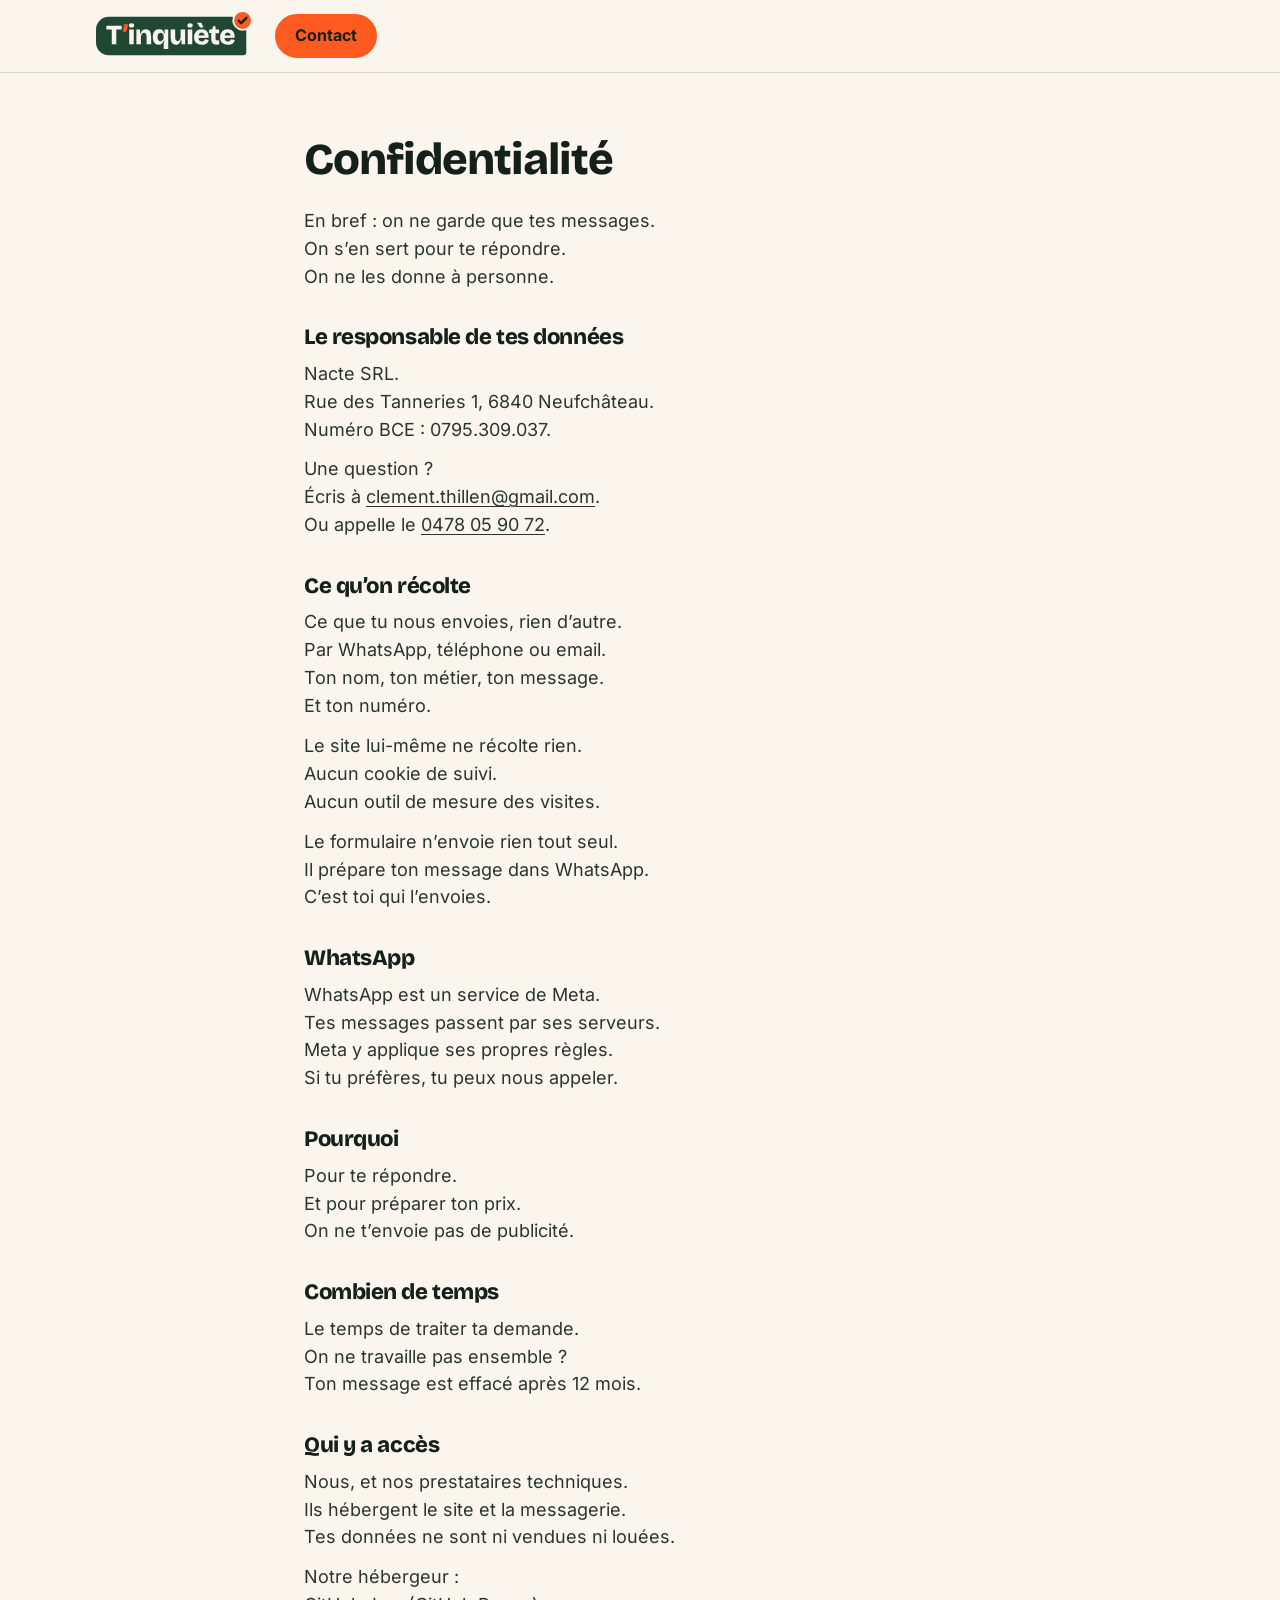
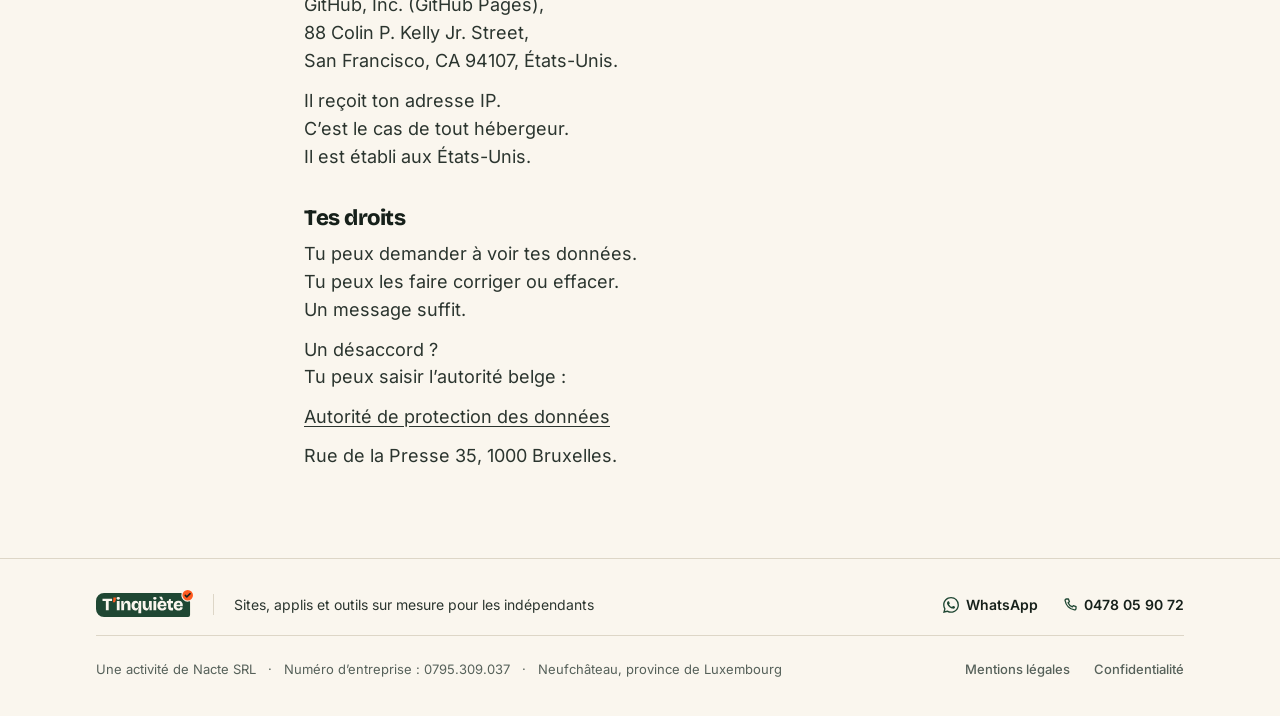
==== politique-de-confidentialite.html @ 17b47833 "Mise en ligne du site T'inquiète Site statique (HTML, CSS, JavaScript) publié avec GitHub Pages sur " ====
<!doctype html>
<html lang="fr-BE">
<head>
<meta charset="utf-8">
<meta name="viewport" content="width=device-width, initial-scale=1">
<title>Politique de confidentialité | T’inquiète</title>
<meta name="description" content="Ce que T’inquiète fait de tes données, expliqué simplement.">
<link rel="canonical" href="https://tinquietejegere.be/politique-de-confidentialite.html">
<meta name="theme-color" content="#faf6ee">
<meta name="format-detection" content="telephone=no">
<link rel="icon" href="img/favicon.svg" type="image/svg+xml">
<link rel="apple-touch-icon" href="img/icone-180.png">
<link rel="preload" href="fonts/bricolage.woff2" as="font" type="font/woff2" crossorigin>
<link rel="stylesheet" href="css/style.css?v=3217a56c">
</head>
<body>
<a class="passer" href="#contenu">Aller au&nbsp;contenu</a>
<header class="entete">
  <div class="conteneur entete__ligne">
    <a class="logo" href="./" aria-label="T’inquiète, retour à l’accueil"><img src="img/logo/logo.svg" width="403" height="124" alt=""></a>
    <a class="bouton bouton--petit" href="./#contact">Contact</a>
  </div>
</header>
<main class="conteneur page-texte" id="contenu">
<h1>Confidentialité</h1>

<p><span class="phrase">En&nbsp;bref&nbsp;: on&nbsp;ne&nbsp;garde que&nbsp;tes&nbsp;messages.</span> <span class="phrase">On&nbsp;s’en sert pour&nbsp;te&nbsp;répondre.</span> <span class="phrase">On&nbsp;ne&nbsp;les&nbsp;donne à&nbsp;personne.</span></p>

<h2>Le&nbsp;responsable de&nbsp;tes&nbsp;données</h2>
<p><span class="phrase">Nacte SRL.</span> <span class="phrase">Rue des&nbsp;Tanneries 1, 6840 Neufchâteau.</span> <span class="phrase">Numéro BCE&nbsp;: 0795.309.037.</span></p>
<p><span class="phrase">Une&nbsp;question&nbsp;?</span> <span class="phrase">Écris à <a href="mailto:clement.thillen@gmail.com">clement.thillen@gmail.com</a>.</span> <span class="phrase">Ou&nbsp;appelle le&nbsp;<a href="tel:+32478059072">0478&nbsp;05&nbsp;90&nbsp;72</a>.</span></p>

<h2>Ce&nbsp;qu’on récolte</h2>
<p><span class="phrase">Ce&nbsp;que&nbsp;tu&nbsp;nous envoies, rien d’autre.</span> <span class="phrase">Par&nbsp;WhatsApp, téléphone ou&nbsp;email.</span> <span class="phrase">Ton&nbsp;nom, ton&nbsp;métier, ton&nbsp;message.</span> <span class="phrase">Et&nbsp;ton&nbsp;numéro.</span></p>
<p><span class="phrase">Le&nbsp;site lui-même ne&nbsp;récolte rien.</span> <span class="phrase">Aucun cookie de&nbsp;suivi.</span> <span class="phrase">Aucun outil de&nbsp;mesure des&nbsp;visites.</span></p>
<p><span class="phrase">Le&nbsp;formulaire n’envoie rien tout seul.</span> <span class="phrase">Il&nbsp;prépare ton&nbsp;message dans&nbsp;WhatsApp.</span> <span class="phrase">C’est toi qui&nbsp;l’envoies.</span></p>

<h2>WhatsApp</h2>
<p><span class="phrase">WhatsApp est&nbsp;un&nbsp;service de&nbsp;Meta.</span> <span class="phrase">Tes&nbsp;messages passent par&nbsp;ses&nbsp;serveurs.</span> <span class="phrase">Meta y&nbsp;applique ses&nbsp;propres règles.</span> <span class="phrase">Si&nbsp;tu&nbsp;préfères, tu&nbsp;peux nous appeler.</span></p>

<h2>Pourquoi</h2>
<p><span class="phrase">Pour&nbsp;te&nbsp;répondre.</span> <span class="phrase">Et&nbsp;pour&nbsp;préparer ton&nbsp;prix.</span> <span class="phrase">On&nbsp;ne&nbsp;t’envoie pas de&nbsp;publicité.</span></p>

<h2>Combien de&nbsp;temps</h2>
<p><span class="phrase">Le&nbsp;temps de&nbsp;traiter ta&nbsp;demande.</span> <span class="phrase">On&nbsp;ne&nbsp;travaille pas ensemble&nbsp;?</span> <span class="phrase">Ton&nbsp;message est&nbsp;effacé après 12&nbsp;mois.</span></p>

<h2>Qui&nbsp;y&nbsp;a accès</h2>
<p><span class="phrase">Nous, et&nbsp;nos prestataires techniques.</span> <span class="phrase">Ils hébergent le&nbsp;site et&nbsp;la&nbsp;messagerie.</span> <span class="phrase">Tes&nbsp;données ne&nbsp;sont ni vendues ni louées.</span></p>
<p><span class="phrase">Notre hébergeur&nbsp;:</span> <span class="phrase">GitHub, Inc. (GitHub Pages),</span> <span class="phrase">88 Colin P. Kelly Jr. Street,</span> <span class="phrase">San Francisco, CA 94107, États-Unis.</span></p>
<p><span class="phrase">Il&nbsp;reçoit ton&nbsp;adresse IP.</span> <span class="phrase">C’est le&nbsp;cas de&nbsp;tout hébergeur.</span> <span class="phrase">Il&nbsp;est&nbsp;établi aux&nbsp;États-Unis.</span></p>

<h2>Tes&nbsp;droits</h2>
<p><span class="phrase">Tu&nbsp;peux demander à&nbsp;voir tes&nbsp;données.</span> <span class="phrase">Tu&nbsp;peux les&nbsp;faire corriger ou&nbsp;effacer.</span> <span class="phrase">Un&nbsp;message suffit.</span></p>
<p><span class="phrase">Un&nbsp;désaccord&nbsp;?</span> <span class="phrase">Tu&nbsp;peux saisir l’autorité belge&nbsp;:</span> <span class="phrase"><a class="lien-seul" href="https://www.autoriteprotectiondonnees.be" rel="noopener">Autorité de&nbsp;protection des&nbsp;données</a></span> <span class="phrase">Rue de&nbsp;la&nbsp;Presse 35, 1000 Bruxelles.</span></p>
</main>
<!-- Pied de page : la marque et le contact en haut, les informations légales en petit en dessous -->
<footer class="pied pied--court">
  <div class="conteneur">
    <div class="pied__haut">
      <a class="logo" href="./"><img src="img/logo/logo.svg" width="403" height="124" alt="T’inquiète, retour à l’accueil" loading="lazy"></a>
      <p class="pied__signature">Sites, applis et&nbsp;outils sur&nbsp;mesure pour&nbsp;les&nbsp;indépendants</p>
      <nav class="pied__liens" aria-label="Contact">
        <a class="pied__lien" href="https://wa.me/32478059072?text=Bonjour%2C%20j%E2%80%99ai%20un%20probl%C3%A8me%20%C3%A0%20r%C3%A9gler%C2%A0%3A%20" target="_blank" rel="noopener" data-wa="j’ai un problème à régler : "><svg viewBox="0 0 24 24" fill="currentColor" aria-hidden="true"><path d="M17.472 14.382c-.297-.149-1.758-.867-2.03-.967-.273-.099-.471-.148-.67.15-.197.297-.767.966-.94 1.164-.173.199-.347.223-.644.075-.297-.15-1.255-.463-2.39-1.475-.883-.788-1.48-1.761-1.653-2.059-.173-.297-.018-.458.13-.606.134-.133.298-.347.446-.52.149-.174.198-.298.298-.497.099-.198.05-.371-.025-.52-.075-.149-.669-1.612-.916-2.207-.242-.579-.487-.5-.669-.51-.173-.008-.371-.01-.57-.01-.198 0-.52.074-.792.372-.272.297-1.04 1.016-1.04 2.479 0 1.462 1.065 2.875 1.213 3.074.149.198 2.096 3.2 5.077 4.487.709.306 1.262.489 1.694.625.712.227 1.36.195 1.871.118.571-.085 1.758-.719 2.006-1.413.248-.694.248-1.289.173-1.413-.074-.124-.272-.198-.57-.347m-5.421 7.403h-.004a9.87 9.87 0 01-5.031-1.378l-.361-.214-3.741.982.998-3.648-.235-.374a9.86 9.86 0 01-1.51-5.26c.001-5.45 4.436-9.884 9.888-9.884 2.64 0 5.122 1.03 6.988 2.898a9.825 9.825 0 012.893 6.994c-.003 5.45-4.437 9.884-9.885 9.884m8.413-18.297A11.815 11.815 0 0012.05 0C5.495 0 .16 5.335.157 11.892c0 2.096.547 4.142 1.588 5.945L.057 24l6.305-1.654a11.882 11.882 0 005.683 1.448h.005c6.554 0 11.89-5.335 11.893-11.893a11.821 11.821 0 00-3.48-8.413z"/></svg>WhatsApp</a>
        <a class="pied__lien" href="tel:+32478059072"><svg viewBox="0 0 24 24" fill="none" stroke="currentColor" stroke-width="2" stroke-linecap="round" stroke-linejoin="round" aria-hidden="true"><path d="M6.6 3h3l1.5 4-2 1.5a12 12 0 0 0 6.4 6.4l1.5-2 4 1.5v3a2 2 0 0 1-2.2 2A17 17 0 0 1 4.6 5.2 2 2 0 0 1 6.6 3z"/></svg>0478&nbsp;05&nbsp;90&nbsp;72</a>
      </nav>
    </div>
    <div class="pied__bas">
      <ul class="pied__infos">
        <li>Une&nbsp;activité de&nbsp;Nacte SRL</li>
        <li>Numéro d’entreprise&nbsp;: 0795.309.037</li>
        <li>Neufchâteau, province de&nbsp;Luxembourg</li>
      </ul>
      <nav class="pied__liens pied__liens--legal" aria-label="Informations légales">
        <a class="pied__lien" href="mentions-legales.html">Mentions légales</a>
        <a class="pied__lien" href="politique-de-confidentialite.html">Confidentialité</a>
      </nav>
    </div>
  </div>
</footer>
</body>
</html>
---- css/style.css ----
/* T'inquiète : feuille de style unique. Pensée d'abord pour le téléphone.

   Parti pris : clair, lisible, direct. WhatsApp d'abord, le téléphone ensuite.
   - Deux polices : Bricolage Grotesque (titres), Inter (texte).
   - Fond crème, encre presque noire, vert sapin pour la marque, orange pour l'action. Rien d'autre.
   - Texte courant à 18 px (un peu moins sur un téléphone étroit : 17 px à 390 px de large, 16 px à 360), zones cliquables d'au moins 44 px.
   - Un seul espace entre deux blocs : --bloc.
   - Une phrase par ligne, et pas de retour à la ligne au milieu d'une phrase :
     chaque phrase est un bloc (.phrase), les phrases sont courtes et les colonnes assez larges pour les contenir.
     Sur téléphone, la taille du texte suit la largeur de l'écran : une phrase qui tient sur un grand téléphone tient aussi sur un petit.
     La signature (56 caractères) est en deux morceaux : sur téléphone, « pour les indépendants » passe dessous, dans son étiquette.
   - La pastille orange à coche est celle du logo : partout, elle veut dire « voilà ce que tu y gagnes ».
   - Deux rayons (--rayon, --rayon-petit), une ombre (--ombre), un contour de champ (--bord).
   - Les quatre écrans de démonstration ont exactement la même taille et la même structure :
     une barre en haut, le contenu, l'action tout en bas. */

@font-face { font-family: "Bricolage"; src: url("../fonts/bricolage.woff2") format("woff2"); font-weight: 200 800; font-style: normal; font-display: swap; }
@font-face { font-family: "Inter"; src: url("../fonts/inter.woff2") format("woff2"); font-weight: 100 900; font-style: normal; font-display: swap; }

:root {
  --fond: #faf6ee;
  --blanc: #fff;
  --encre: #16201a;
  --texte: #2b352f;
  --doux: #56615a;
  --vert: #1f4733;
  --vert-pale: #e7eee3;
  --orange: #ff5a1f;
  --orange-vif: #ff7240;   /* au survol : plus clair, pour que le texte encre reste lisible */
  --trait: #ddd6c7;
  --clair: #e9efe6;        /* texte sur fond vert */

  --titres: "Bricolage", "Inter", system-ui, sans-serif;
  --sans: "Inter", system-ui, -apple-system, "Segoe UI", Roboto, sans-serif;

  --t-petit: clamp(0.875rem, 4.1vw, 1rem);
  --t-texte: clamp(0.9375rem, 4.4vw, 1.125rem);
  --t-chapo: clamp(1rem, 4.9vw, 1.1875rem);
  --t-h3: clamp(1.0625rem, 5.2vw, 1.3125rem);
  --t-h2: clamp(1.5rem, 7.2vw, 1.75rem);
  --t-h1: clamp(2rem, 9.2vw, 4.25rem);

  --marge: 1.25rem;
  --bloc: clamp(3.5rem, 7vw, 5.5rem);
  --large: 72rem;
  --rayon: 14px;        /* cartes, photos, blocs */
  --rayon-petit: 10px;  /* champs, éléments dans un écran */
  --bord: #8f8878;      /* contour des champs et des étiquettes cliquables */
  --ombre: 0 12px 28px rgba(22, 32, 26, 0.14);
}
@media (min-width: 48rem) { :root { --marge: 2rem; --t-h2: clamp(1.75rem, 3.8vw, 2.75rem); } }
@media (min-width: 62rem) { :root { --t-chapo: clamp(1.1875rem, 1.9vw, 1.3125rem); } }

*, *::before, *::after { box-sizing: border-box; }
html { -webkit-text-size-adjust: 100%; scroll-behavior: smooth; scroll-padding-top: 5.5rem; scroll-padding-bottom: 5.5rem; }
body {
  margin: 0;
  background: var(--fond);
  color: var(--texte);
  font-family: var(--sans);
  font-size: var(--t-texte);
  line-height: 1.55;
  -webkit-font-smoothing: antialiased;
  -moz-osx-font-smoothing: grayscale;
  hyphens: manual;
}
h1, h2, h3, p, ol, ul, figure { margin: 0; }
ol, ul { padding: 0; list-style: none; }
img { max-width: 100%; height: auto; display: block; }
a { color: inherit; text-underline-offset: 0.18em; }
button { font: inherit; color: inherit; }
:focus-visible { outline: 3px solid var(--orange); outline-offset: 3px; }
.insecable { white-space: nowrap; }
/* Une phrase par ligne : chaque phrase est un bloc. Rien ne force un retour à la ligne à l'intérieur d'une phrase. */
.phrase { display: block; }
/* Si une phrase doit quand même passer à la ligne (petit écran), le navigateur évite de laisser un mot seul au bout. */
p, li { text-wrap: pretty; }

.passer { position: absolute; left: -999px; top: 0; z-index: 100; background: var(--encre); color: var(--blanc); padding: 0.75rem 1rem; }
.passer:focus { left: 0; }

.conteneur { width: 100%; max-width: var(--large); margin-inline: auto; padding-inline: var(--marge); }

h1, h2, h3 { font-family: var(--titres); color: var(--encre); text-wrap: balance; }
h1 { font-size: var(--t-h1); font-weight: 800; line-height: 1.04; letter-spacing: -0.025em; }
h2 { font-size: var(--t-h2); font-weight: 800; line-height: 1.08; letter-spacing: -0.02em; }
h3 { font-size: var(--t-h3); font-weight: 700; line-height: 1.2; letter-spacing: -0.01em; }
.surtitre { display: block; margin-bottom: 0.75rem; font-size: 0.9375rem; font-weight: 700; letter-spacing: 0.04em; text-transform: uppercase; color: var(--vert); }
.chapo { font-size: var(--t-chapo); line-height: 1.45; color: var(--texte); }
.chapo strong { font-weight: 700; color: var(--encre); }

/* La pastille du logo : rond orange, coche encre. Elle marque ce qu'on y gagne. */
.pastille { display: grid; place-items: center; width: 1.6rem; height: 1.6rem; border-radius: 50%; background: var(--orange); color: var(--encre); flex: none; }
.pastille svg { width: 100%; height: 100%; stroke-width: 3.5; }

/* ---------- Boutons ---------- */

.bouton {
  display: inline-flex; align-items: center; justify-content: center; gap: 0.6rem;
  min-height: 3.25rem; padding: 0.7rem 1.4rem;
  border: 2px solid var(--orange); border-radius: 999px;
  background: var(--orange); color: var(--encre);
  font-family: var(--sans); font-size: 1.0625rem; font-weight: 700; line-height: 1.2; text-decoration: none; text-align: center; white-space: nowrap;
  cursor: pointer;
  transition: background-color 0.15s, border-color 0.15s, color 0.15s, box-shadow 0.15s, transform 0.15s;
}
.bouton--second { background: transparent; border-color: var(--encre); color: var(--encre); }
/* Le survol ne concerne que la souris : sur un écran tactile, un bouton ne reste pas « allumé » après le doigt. */
@media (hover: hover) {
  .bouton:hover { background: var(--orange-vif); border-color: var(--orange-vif); box-shadow: 0 6px 18px rgba(255, 90, 31, 0.32); transform: translateY(-1px); }
  .bouton--second:hover { background: var(--encre); border-color: var(--encre); color: var(--blanc); box-shadow: 0 6px 18px rgba(22, 32, 26, 0.18); }
}
.bouton:active { transform: scale(0.97); }
.bouton--petit { min-height: 2.75rem; padding: 0.4rem 1.1rem; font-size: 1rem; }
.bouton--grand { min-height: 3.75rem; padding-inline: 1.75rem; font-size: 1.1875rem; }
.bouton svg { width: 1.25rem; height: 1.25rem; flex: none; }
/* Très petit téléphone (moins de 352 px de large) : un bouton passe sur deux lignes plutôt que de dépasser de l'écran. */
@media (max-width: 21.99rem) { .bouton { white-space: normal; padding-inline: 1rem; } .bouton--grand { padding-inline: 1.1rem; font-size: 1.0625rem; } }
.bouton--grand svg { width: 1.5rem; height: 1.5rem; }

/* ---------- En-tête ---------- */

.entete { position: sticky; top: 0; z-index: 50; background: rgba(250, 246, 238, 0.96); backdrop-filter: blur(8px); -webkit-backdrop-filter: blur(8px); border-bottom: 1px solid var(--trait); transition: box-shadow 0.25s; }
.entete.est-descendue { box-shadow: 0 6px 22px rgba(22, 32, 26, 0.08); }
.entete__ligne { display: flex; align-items: center; gap: 0.75rem; min-height: 4rem; }
/* Le logo : le nom dans la bulle de réponse, avec la pastille « c'est réglé ». Fichiers dans img/logo/. */
.logo { display: inline-flex; align-items: center; min-height: 2.75rem; margin-right: auto; text-decoration: none; }
.logo__image, .logo img { display: block; height: 3rem; width: auto; overflow: visible; }
.logo__points { opacity: 0; }
.logo__pastille, .logo__points circle { transform-box: fill-box; transform-origin: center; }
.entete__nav, .entete__tel, .entete__contact { display: none; }

/* Téléphone et tablette : un bouton Menu qui ouvre la liste des sections */
.menu summary { list-style: none; cursor: pointer; }
.menu summary::-webkit-details-marker { display: none; }
.menu__panneau { position: absolute; inset: 100% 0 auto 0; display: grid; padding: 0.25rem var(--marge) 1rem; background: var(--fond); border-bottom: 1px solid var(--trait); box-shadow: var(--ombre); }
.menu__panneau a { display: flex; align-items: center; min-height: 3.25rem; border-bottom: 1px solid var(--trait); font-family: var(--titres); font-size: 1.25rem; font-weight: 700; color: var(--encre); text-decoration: none; }
.menu__panneau a:last-child { border-bottom: 0; }

/* Ordinateur : les liens sur une ligne, jamais coupés */
@media (min-width: 62rem) {
  .menu { display: none; }
  .entete__ligne { gap: 1.5rem; min-height: 4.5rem; }
  .logo { margin-right: 0; }
  .entete__nav { display: flex; gap: 0.25rem; margin-inline: auto; }
  .entete__nav a { display: inline-flex; align-items: center; min-height: 2.75rem; padding-inline: 0.85rem; border-radius: 999px; font-size: 1rem; font-weight: 600; color: var(--encre); text-decoration: none; white-space: nowrap; transition: background-color 0.15s; }
  .entete__nav a:hover, .entete__nav a[aria-current] { background: var(--vert-pale); }
  .entete__contact { display: inline-flex; }
}
@media (min-width: 75rem) {
  .entete__tel { display: inline-flex; align-items: center; gap: 0.5rem; min-height: 2.75rem; font-weight: 700; color: var(--encre); text-decoration: none; white-space: nowrap; }
  .entete__tel:hover { text-decoration: underline; }
  .entete__tel svg { width: 1.125rem; height: 1.125rem; }
}

/* ---------- 1. Haut de page ---------- */

.hero { padding-block: clamp(2rem, 5vw, 4rem) var(--bloc); }
.hero__grille { display: grid; gap: 2rem; align-items: center; }
.hero h1 em { display: block; font-style: normal; color: var(--vert); }
/* La signature : ce qu'on fait, puis pour qui (dans une étiquette verte). */
.hero__signature { margin-top: 1.25rem; display: flex; flex-wrap: wrap; align-items: center; gap: 0.4rem 0.6rem; font-family: var(--titres); font-size: clamp(1rem, 5vw, 1.3125rem); font-weight: 700; line-height: 1.25; color: var(--encre); }
.hero__quoi, .hero__pour { white-space: nowrap; }
.hero__pour { padding: 0.15rem 0.7rem; border-radius: 999px; background: var(--vert); color: var(--blanc); font-size: 0.85em; font-weight: 600; }
.hero__promesse { margin-top: 0.75rem; }
/* Ce qu'on y gagne, en trois mots, juste au-dessus des boutons. */
.atouts { margin-top: 1.25rem; display: flex; flex-wrap: wrap; gap: 0.5rem; }
/* Sur téléphone, le haut de page va à l'essentiel : un seul bouton (l'appel reste sous le pouce, dans la barre du bas)
   et pas d'étiquettes. Elles reviennent dès qu'il y a la place. */
@media (max-width: 47.99rem) { .atouts, .hero__actions .bouton--second { display: none; } }
.atouts li { display: inline-flex; align-items: center; gap: 0.5rem; padding: 0.3rem 0.9rem 0.3rem 0.35rem; border: 1px solid var(--trait); border-radius: 999px; background: var(--blanc); font-size: var(--t-petit); font-weight: 700; color: var(--encre); white-space: nowrap; }
.hero__actions { margin-top: 1.5rem; display: grid; gap: 0.75rem; }
.hero__note { margin-top: 0.9rem; font-size: var(--t-petit); font-weight: 500; color: var(--doux); }
.hero__photo { position: relative; }
.hero__photo img { width: 100%; aspect-ratio: 5 / 4; object-fit: cover; border-radius: var(--rayon); background: var(--vert-pale); }
.fiche { position: absolute; display: flex; align-items: center; gap: 0.6rem; padding: 0.6rem 0.9rem 0.6rem 0.65rem; border-radius: 14px; background: var(--blanc); box-shadow: var(--ombre); color: var(--encre); line-height: 1.2; }
.fiche .pastille { width: 1.9rem; height: 1.9rem; }
.fiche b { display: block; font-size: 0.9375rem; }
.fiche small { display: block; font-size: 0.8125rem; color: var(--doux); }
.fiche--haut { top: 1rem; left: 0.75rem; }
.fiche--bas { bottom: 1rem; right: 0.75rem; }
@media (min-width: 30rem) { .hero__actions { display: flex; flex-wrap: wrap; } }
@media (min-width: 62rem) {
  .hero__grille { grid-template-columns: 23fr 17fr; gap: 3.5rem; }   /* des parts entières : sinon la photo ne prend pas toute sa colonne */
  .hero__photo img { aspect-ratio: 4 / 5; }
  .fiche--haut { top: 1.75rem; left: -1.5rem; }
  .fiche--bas { bottom: 1.75rem; right: -1.25rem; }
}
/* Écran moyen (tablette couchée, petit portable) : la colonne de texte est un peu plus large, les boutons un peu plus serrés. */
@media (min-width: 62rem) and (max-width: 74.99rem) {
  .hero h1 { font-size: 3.25rem; }
  .hero__grille { grid-template-columns: 3fr 2fr; gap: 2.5rem; }
  .hero__signature { font-size: 1.1875rem; }
  .atouts li { font-size: 0.9375rem; }
  .hero__actions .bouton { padding-inline: 1.1rem; font-size: 1rem; }
}

/* ---------- 2. Notre métier : trois lignes qui se lisent d'un coup d'œil. La troisième, c'est nous. ---------- */

.metier { padding-block: var(--bloc); border-block: 1px solid var(--trait); background: var(--blanc); }
.metier__grille { display: grid; gap: clamp(1.75rem, 4vw, 2.75rem); }
.metier__texte { margin-top: 1rem; font-size: var(--t-chapo); line-height: 1.45; }
.appels { display: grid; gap: 0.75rem; }
/* Chaque ligne : une question, puis la réponse en gras, à la ligne. */
.appel { display: grid; grid-template-columns: 2.75rem 1fr; column-gap: 0.85rem; row-gap: 0.1rem; align-items: center; padding: 0.9rem 1rem; border: 1px solid var(--trait); border-radius: var(--rayon); background: var(--fond); line-height: 1.3; }
.appel__icone { grid-row: span 2; display: grid; place-items: center; width: 2.75rem; height: 2.75rem; border-radius: 50%; background: var(--vert-pale); color: var(--vert); }
.appel__icone svg { width: 1.5rem; height: 1.5rem; }
img.appel__icone { border-radius: 0; background: none; }
.appel__quoi { align-self: end; font-size: var(--t-petit); }
@media (min-width: 30rem) {
  .appel { grid-template-columns: 3.25rem 1fr; column-gap: 1rem; padding: 1rem 1.15rem; }
  .appel__icone { width: 3.25rem; height: 3.25rem; }
  .appel__icone svg { width: 1.625rem; height: 1.625rem; }
  .appel__quoi { font-size: inherit; }
}
.appel b { align-self: start; font-family: var(--titres); font-size: var(--t-h3); font-weight: 700; line-height: 1.2; color: var(--encre); }
.appel--nous { border-color: var(--vert); background: var(--vert); box-shadow: var(--ombre); color: var(--clair); }
.appel--nous b { color: var(--blanc); }
.appel--nous .surligne { background-image: linear-gradient(transparent 84%, var(--orange) 84%); }
.metier__pour { margin-top: clamp(1.75rem, 4vw, 2.75rem); padding-top: 1.5rem; border-top: 1px solid var(--trait); display: grid; gap: 0.75rem; }
@media (max-width: 47.99rem) { .metier__pour { display: none; } }   /* téléphone : la liste des métiers est déjà dans les exemples à essayer */
.metier__titre, .besoins__titre { font: 700 1.125rem/1.3 var(--sans); letter-spacing: 0; color: var(--encre); }
.puces { display: flex; flex-wrap: wrap; gap: 0.5rem; }
.puces li { padding: 0.3rem 0.85rem; border: 1px solid var(--trait); border-radius: 999px; background: var(--fond); font-size: var(--t-petit); font-weight: 600; color: var(--encre); white-space: nowrap; }
.puces .puces__autres { border-color: var(--vert); background: var(--vert); color: var(--blanc); }
@media (min-width: 62rem) {
  .metier__grille { grid-template-columns: 1fr 1fr; column-gap: 4rem; align-items: center; }
  .appel { padding: 1.15rem 1.4rem; }
  .metier__pour { grid-template-columns: auto 1fr; align-items: center; gap: 1.5rem; }
}

/* ---------- Sections ---------- */

.section { padding-block: var(--bloc); }
.section--blanche { background: var(--blanc); }
.section--pale { background: var(--vert-pale); }
.section--verte, .contact { background: var(--vert); color: var(--clair); }
.section--verte :is(h2, h3), .contact h2 { color: var(--blanc); }
.section--verte .surtitre, .contact .surtitre { color: #b9d3bf; }
.section--verte .chapo { color: var(--clair); }
.section--verte :focus-visible, .contact :focus-visible { outline-color: var(--blanc); }
.section__tete { margin-bottom: clamp(1.75rem, 4vw, 2.75rem); }
.section__tete .chapo { margin-top: 1rem; }

/* ---------- 3. Ce qu'on fait : trois cartes, comme la signature (sites, applis, outils sur mesure) ---------- */

.offre { display: grid; gap: 1rem; }
.offre__carte { display: grid; grid-template-rows: auto 1fr auto; gap: 0.75rem; padding: 1.25rem; border: 1px solid var(--trait); border-radius: var(--rayon); background: var(--blanc); transition: box-shadow 0.25s; }
@media (hover: hover) { .offre__carte:hover { box-shadow: var(--ombre); } }
.offre__tete { display: flex; align-items: center; gap: 0.85rem; }
/* Les trois mêmes dessins reviennent plus bas, reliés entre eux : le site, l'appli, l'outil. */
.offre__icone { display: grid; place-items: center; width: 2.75rem; height: 2.75rem; border-radius: 12px; background: var(--vert); color: var(--blanc); flex: none; }
.offre__icone svg { width: 1.5rem; height: 1.5rem; }
/* En bas de chaque carte : ce qu'on y gagne. */
.offre__gain { display: flex; align-items: center; gap: 0.6rem; padding: 0.5rem 0.8rem 0.5rem 0.5rem; border-radius: var(--rayon-petit); background: var(--vert-pale); font-size: var(--t-petit); font-weight: 700; color: var(--encre); }
/* Le lien entre les trois : la même main pour tout. */
.offre__suite { display: grid; gap: 1.75rem; margin-top: 1rem; padding: 1.5rem 1.25rem; border-radius: var(--rayon); background: var(--vert); color: var(--clair); }
.offre__suite h3 { margin-bottom: 0.4rem; color: var(--blanc); }
/* Le lien en image : un cadre au nom de T'inquiète, et dedans les trois cases reliées par un trait orange. */
.atelier { position: relative; justify-self: start; padding: 1.5rem 1rem 0.9rem; border: 1.5px dashed rgba(255, 255, 255, 0.45); border-radius: var(--rayon); }
.atelier__nom { position: absolute; top: -0.875rem; left: 0.75rem; display: inline-flex; align-items: center; gap: 0.4rem; padding-inline: 0.5rem; background: var(--vert); font-family: var(--titres); font-size: 1rem; font-weight: 700; line-height: 1.75rem; color: var(--blanc); white-space: nowrap; }
.atelier__nom img { width: 1.5rem; height: 1.5rem; }
.atelier__chaine { display: flex; }
.atelier__case { position: relative; display: grid; justify-items: center; gap: 0.35rem; width: 4rem; font-size: 0.9375rem; font-weight: 700; line-height: 1.2; color: var(--blanc); }
.atelier__case + .atelier__case { margin-left: 1.5rem; }
.atelier__case i { display: grid; place-items: center; width: 3rem; height: 3rem; border-radius: 12px; background: var(--blanc); color: var(--vert); }
.atelier__case svg { width: 1.5rem; height: 1.5rem; }
/* Le trait va du bord d'une case au bord de la suivante. Un point y passe de temps en temps : ça communique. */
.atelier__case + .atelier__case::before { content: ""; position: absolute; top: calc(1.5rem - 1.5px); left: -2rem; width: 2.5rem; height: 3px; border-radius: 3px; background: var(--orange); transform-origin: left center; }
.atelier__case + .atelier__case::after { content: ""; position: absolute; top: calc(1.5rem - 4px); left: -2rem; width: 8px; height: 8px; border-radius: 50%; background: var(--blanc); opacity: 0; }
.pas-nous { margin-top: 1.25rem; font-size: var(--t-petit); color: var(--doux); }
@media (min-width: 30rem) { .offre__carte { padding: 1.5rem; } .offre__suite { padding: 1.5rem; } }
@media (min-width: 48rem) {
  .offre__suite { grid-template-columns: 1fr auto; align-items: center; column-gap: 2.5rem; padding: 1.75rem 2rem; }
  .atelier { justify-self: end; padding-inline: 1.25rem; }
  .atelier__case { width: 4.5rem; }
  .atelier__case + .atelier__case { margin-left: 1.75rem; }
  .atelier__case + .atelier__case::before { left: -2.5rem; width: 3.25rem; }
  .atelier__case + .atelier__case::after { left: -2.5rem; }
}
@media (min-width: 62rem) {
  .offre { grid-template-columns: repeat(3, 1fr); }
  .offre__tete { flex-direction: column; align-items: flex-start; }
}
@media (min-width: 62rem) and (max-width: 74.99rem) { .offre { gap: 0.75rem; } .offre__carte { padding: 1.25rem; } }

/* ---------- 4. Ce que ça te rapporte : trois gains, un avant / après à faire glisser, un calcul ---------- */

.rapport { display: grid; gap: 2rem; }
.rapport .chapo { margin-top: 1rem; }
.gains { display: grid; gap: 1.25rem; margin-top: 1.75rem; }
.gain { display: grid; grid-template-columns: 3rem 1fr; column-gap: 1rem; row-gap: 0.35rem; align-items: center; }
.gain__pastille { display: grid; place-items: center; width: 3rem; height: 3rem; border-radius: 50%; background: var(--orange); color: var(--encre); }
.gain__pastille svg { width: 1.5rem; height: 1.5rem; }
.gain p { grid-column: 1 / -1; }
@media (min-width: 62rem) {
  .rapport { grid-template-columns: 1fr 1fr; gap: 4rem; align-items: center; }
  .gain { align-items: start; }
  .gain__pastille { grid-row: span 2; }
  .gain h3 { padding-top: 0.55rem; }
  .gain p { grid-column: 2; }
}

/* Avant / après : deux photos l'une sur l'autre. Le curseur (une réglette invisible posée sur toute l'image) découvre l'une ou l'autre. */
.avant-apres { --pos: 50%; }
.avant-apres__cadre { position: relative; aspect-ratio: 4 / 3; border-radius: var(--rayon); overflow: hidden; background: var(--encre); box-shadow: 0 18px 40px rgba(0, 0, 0, 0.28); }
.avant-apres__cadre img { position: absolute; inset: 0; width: 100%; height: 100%; object-fit: cover; }
.avant-apres__avant { clip-path: inset(0 calc(100% - var(--pos)) 0 0); }
.avant-apres__etiquette { position: absolute; top: 0.75rem; padding: 0.2rem 0.7rem; border-radius: 999px; background: rgba(22, 32, 26, 0.72); color: var(--blanc); font-size: 0.875rem; font-weight: 700; pointer-events: none; }
.avant-apres__etiquette--avant { left: 0.75rem; }
.avant-apres__etiquette--apres { right: 0.75rem; }
.avant-apres__poignee { position: absolute; top: 0; bottom: 0; left: var(--pos); width: 3px; margin-left: -1.5px; background: var(--blanc); pointer-events: none; }
.avant-apres__poignee::after { content: ""; position: absolute; top: 50%; left: 50%; width: 2.75rem; height: 2.75rem; margin: -1.375rem 0 0 -1.375rem; border: 3px solid var(--blanc); border-radius: 50%; background: var(--orange) url("data:image/svg+xml,%3Csvg xmlns='http://www.w3.org/2000/svg' viewBox='0 0 24 24' fill='none' stroke='%2316201a' stroke-width='2.6' stroke-linecap='round' stroke-linejoin='round'%3E%3Cpath d='M9 7l-5 5 5 5M15 7l5 5-5 5'/%3E%3C/svg%3E") center / 62% no-repeat; box-shadow: 0 4px 14px rgba(0, 0, 0, 0.35); }
.avant-apres__curseur { position: absolute; inset: 0; width: 100%; height: 100%; margin: 0; opacity: 0; cursor: ew-resize; touch-action: pan-y; }
.avant-apres__cadre:has(.avant-apres__curseur:focus-visible) { outline: 3px solid var(--blanc); outline-offset: 3px; }
.avant-apres figcaption { margin-top: 0.6rem; font-size: var(--t-petit); color: #cfe0d2; }

/* Le calcul : une carte claire sur le fond vert. Le visiteur règle ses heures, on compte. */
.calcul { margin-top: clamp(2rem, 4vw, 3rem); display: grid; gap: 1.5rem; padding: clamp(1.25rem, 3vw, 2rem); border-radius: var(--rayon); background: var(--fond); color: var(--texte); }
.section--verte .calcul h3 { color: var(--encre); }
.section--verte .calcul :focus-visible { outline-color: var(--orange); }
.calcul label { display: block; margin-top: 0.35rem; font-weight: 600; color: var(--encre); }
.calcul__reglage { display: flex; align-items: center; gap: 1rem; margin-top: 0.35rem; }
.calcul__reglage input { flex: 1; min-width: 0; height: 2.75rem; margin: 0; background: transparent; -webkit-appearance: none; appearance: none; cursor: pointer; }
.calcul__reglage input::-webkit-slider-runnable-track { height: 0.5rem; border-radius: 999px; background: linear-gradient(to right, var(--vert) var(--rempli, 14%), var(--trait) var(--rempli, 14%)); }
.calcul__reglage input::-webkit-slider-thumb { -webkit-appearance: none; appearance: none; width: 1.75rem; height: 1.75rem; margin-top: -0.625rem; border: 3px solid var(--blanc); border-radius: 50%; background: var(--orange); box-shadow: 0 2px 8px rgba(22, 32, 26, 0.3); }
.calcul__reglage input::-moz-range-track { height: 0.5rem; border-radius: 999px; background: var(--trait); }
.calcul__reglage input::-moz-range-progress { height: 0.5rem; border-radius: 999px; background: var(--vert); }
.calcul__reglage input::-moz-range-thumb { width: 1.375rem; height: 1.375rem; border: 3px solid var(--blanc); border-radius: 50%; background: var(--orange); box-shadow: 0 2px 8px rgba(22, 32, 26, 0.3); }
.calcul__reglage output { flex: none; min-width: 3.75rem; font-family: var(--titres); font-size: 1.75rem; font-weight: 800; line-height: 1; color: var(--encre); text-align: right; white-space: nowrap; }
.calcul__resultat .phrase { white-space: nowrap; }
.calcul__resultat b { font-family: var(--titres); font-size: clamp(1.75rem, 3.4vw, 2.25rem); font-weight: 800; line-height: 1.15; color: var(--vert); }
.calcul__resultat small { display: block; margin-top: 0.35rem; font-size: 0.875rem; color: var(--doux); }
.calcul__suite { display: grid; gap: 0.6rem; justify-items: start; }
.calcul__suite p { font-size: 0.9375rem; color: var(--doux); }
/* Sans JavaScript, la réglette ne servirait à rien : on montre seulement l'exemple. */
html:not(.js) .calcul__reglage { display: none; }
/* Ordinateur : la question à gauche, la réponse à droite, et le bouton sur une ligne en dessous. */
@media (min-width: 62rem) {
  .calcul { grid-template-columns: 1fr auto; align-items: center; column-gap: 4rem; row-gap: 1.75rem; }
  .calcul__suite { grid-column: 1 / -1; display: flex; align-items: center; gap: 1.5rem; padding-top: 1.75rem; border-top: 1px solid var(--trait); }
}

/* ---------- 5. Les problèmes : un échange de messages ---------- */

.problemes { display: grid; gap: 2rem; }
.problemes__photo { display: none; }
.echanges { display: grid; gap: 1.75rem; overflow-x: clip; }
.echange { display: grid; gap: 0.5rem; }
.bulle { max-width: min(100%, 36rem); padding: 0.8rem 1rem; border-radius: 20px; }
.bulle--toi { justify-self: start; background: var(--blanc); border: 1px solid var(--trait); border-bottom-left-radius: 5px; font-family: var(--sans); font-size: var(--t-texte); font-weight: 600; line-height: 1.35; letter-spacing: 0; color: var(--encre); }
.bulle--nous { justify-self: end; background: var(--vert); border-bottom-right-radius: 5px; color: #f3f6f1; }
.bulle--nous strong { color: var(--blanc); font-weight: 800; }
/* La réponse se termine par ce qu'on y gagne. */
.bulle__gain { display: flex; align-items: center; gap: 0.55rem; margin-top: 0.6rem; font-weight: 700; color: var(--blanc); }
.bulle__gain .pastille { width: 1.5rem; height: 1.5rem; }
.echange__lien { justify-self: end; display: inline-flex; align-items: center; gap: 0.5rem; min-height: 2.75rem; margin-top: -0.25rem; padding-left: 0.5rem; font-size: var(--t-petit); font-weight: 700; color: var(--encre); text-decoration: none; }
.echange__lien span { text-decoration: underline; text-decoration-thickness: 2px; text-decoration-color: var(--orange); text-underline-offset: 0.22em; }
.echange__lien:hover span { text-decoration-color: var(--encre); }
.echange__lien svg { width: 1.2rem; height: 1.2rem; flex: none; color: var(--vert); }
.problemes__suite { margin-top: 2.5rem; display: grid; gap: 1rem; justify-items: start; }
.problemes__suite p { font-family: var(--titres); font-size: 1.375rem; font-weight: 700; line-height: 1.25; color: var(--encre); }
@media (min-width: 62rem) {
  .problemes { grid-template-columns: 7fr 13fr; gap: 4rem; align-items: start; }
  .problemes__tete { position: sticky; top: 6.5rem; }
  .problemes__photo { display: block; margin-top: 2rem; }
  .problemes__photo img { width: 100%; aspect-ratio: 4 / 5; object-fit: cover; border-radius: var(--rayon); background: var(--blanc); }
  .bulle { padding: 0.85rem 1.15rem; }
  .echanges { max-width: 34rem; }
}
/* Grand écran : les échanges sur deux colonnes. La conversation reste serrée et la page est moins longue. */
@media (min-width: 75rem) {
  .problemes { grid-template-columns: 3fr 7fr; gap: 3rem; }
  .echanges { max-width: none; grid-template-columns: 1fr 1fr; gap: 2.25rem 2.5rem; }
  .bulle { padding-inline: 1rem; }
  .problemes__tete { position: static; }
}

/* ---------- 6. Exemples à essayer : quatre écrans, chacun avec deux lignes de légende ---------- */

/* Choix du métier : les démonstrations s'adaptent */
.choix { display: grid; gap: 0.6rem; margin-bottom: 2rem; }
.choix__titre { font-weight: 700; color: var(--encre); }
.choix__liste { display: flex; flex-wrap: wrap; gap: 0.5rem; }
.choix__bouton, .raccourcis-texte button { min-height: 2.75rem; padding: 0.35rem 1.1rem; border: 2px solid var(--bord); border-radius: 999px; background: var(--blanc); font-size: var(--t-petit); font-weight: 600; color: var(--encre); cursor: pointer; transition: background-color 0.15s, border-color 0.15s, color 0.15s; }
.choix__bouton:hover, .raccourcis-texte button:hover { border-color: var(--vert); }
.choix__bouton[aria-pressed="true"], .raccourcis-texte button[aria-pressed="true"] { border-color: var(--vert); background: var(--vert); color: var(--blanc); }

/* Une colonne par écran, de la largeur de l'écran : la légende s'aligne dessous. */
.cartes { display: grid; grid-template-columns: 14.5rem; justify-content: center; gap: 2.5rem 1.5rem; }
.carte { display: grid; gap: 1.1rem; align-content: start; }
.carte__texte { display: grid; gap: 0.3rem; font-size: var(--t-petit); }
/* Téléphone : les quatre écrans se suivent sur une rangée qu'on fait glisser du doigt. Le suivant dépasse : on voit qu'il y a une suite. */
@media (max-width: 39.99rem) {
  .cartes { display: flex; justify-content: flex-start; gap: 1rem; margin-inline: calc(-1 * var(--marge)); padding: 0.25rem var(--marge) 1.5rem; overflow-x: auto; scroll-snap-type: x mandatory; scroll-padding-inline: var(--marge); overscroll-behavior-x: contain; scrollbar-width: none; }
  .cartes::-webkit-scrollbar { display: none; }
  .carte { flex: none; width: 14.5rem; scroll-snap-align: start; }
}
@media (min-width: 40rem) { .cartes { grid-template-columns: repeat(2, 14.5rem); justify-content: space-evenly; } }
@media (min-width: 75rem) { .cartes { grid-template-columns: repeat(4, 14.5rem); justify-content: space-between; } }

/* Les quatre écrans de démonstration : même taille, même structure. */
.ecran { width: 14.5rem; height: 27rem; max-width: 100%; margin-inline: auto; border: 7px solid var(--encre); border-radius: 28px; background: var(--blanc); overflow: hidden; box-shadow: var(--ombre); font-size: 0.8125rem; line-height: 1.35; color: var(--encre); }
.ecran__contenu { display: flex; flex-direction: column; gap: 0.55rem; height: 100%; padding: 0 0.8rem 0.9rem; }
.ecran p { margin: 0; }
.ecran small { font-size: 0.75rem; color: var(--doux); }
/* en haut : la barre */
.m-barre { display: flex; align-items: center; justify-content: space-between; gap: 0.5rem; min-height: 2.75rem; margin-inline: -0.8rem; padding: 0.5rem 0.8rem; border-bottom: 1px solid var(--trait); font-family: var(--titres); font-size: 0.9375rem; flex: none; }
.m-contact { display: inline-flex; align-items: center; gap: 0.4rem; }
.m-contact img { width: 1.375rem; height: 1.375rem; flex: none; }
.m-barre i { width: 1.1rem; height: 0.7rem; border-block: 2px solid var(--encre); background: linear-gradient(var(--encre), var(--encre)) center / 100% 2px no-repeat; }
/* en bas : l'action */
.m-bas { display: grid; gap: 0.4rem; margin-top: auto; flex: none; }
.m-bouton { display: grid; place-items: center; width: 100%; min-height: 2.4rem; padding: 0 0.5rem; border: 1.5px solid var(--encre); border-radius: 999px; background: var(--blanc); font: 700 0.8125rem/1.2 var(--sans); color: var(--encre); cursor: pointer; transition: background-color 0.15s, border-color 0.15s, color 0.15s, transform 0.1s; }
/* Dans les écrans, les boutons gardent leur taille de maquette, mais la zone qui réagit au doigt fait au moins 44 px. */
.m-bouton, .m-qte button { position: relative; }
.m-bouton::after { content: ""; position: absolute; inset: -3px 0; }
.m-qte button::after { content: ""; position: absolute; inset: -6px; }
.m-bouton:hover { background: var(--vert-pale); }
.m-bouton:active { transform: scale(0.97); }
.m-bouton:disabled { opacity: 0.45; cursor: default; }
.m-bouton--plein { border-color: var(--orange); background: var(--orange); }
.m-bouton--plein:hover { border-color: var(--orange-vif); background: var(--orange-vif); }
.m-bouton.est-fait, .m-bouton.est-fait:hover { border-color: var(--vert); background: var(--vert); color: #fff; }
.m-info { min-height: 2.1rem; font-size: 0.75rem; line-height: 1.35; color: var(--doux); text-align: center; }
/* entre les deux : le contenu */
.m-image { display: grid; align-items: end; flex: 1; min-height: 5rem; margin-inline: -0.8rem; margin-top: -0.55rem; padding: 0.7rem 0.8rem; background: linear-gradient(transparent 30%, rgba(22, 32, 26, 0.6)), linear-gradient(160deg, #b98a5e 0%, #7d5a3c 100%); color: #fff; font-family: var(--titres); font-size: 1rem; font-weight: 700; line-height: 1.2; }
.m-ligne { padding-bottom: 0.45rem; border-bottom: 1px solid var(--trait); }
/* La photo ajoutée par la demande « Ajoute une photo » : une vraie image, différente pour chaque métier. */
.m-photo { position: relative; flex: none; border-radius: var(--rayon-petit); overflow: hidden; background: var(--vert-pale); }
.m-photo img { width: 100%; height: 5.25rem; object-fit: cover; }
.m-photo figcaption { position: absolute; inset: auto 0 0 0; padding: 1.2rem 0.5rem 0.35rem; background: linear-gradient(transparent, rgba(22, 32, 26, 0.82)); color: #fff; font-size: 0.75rem; font-weight: 600; line-height: 1.25; white-space: nowrap; overflow: hidden; text-overflow: ellipsis; }
/* L'étiquette « Nouveau » : la pastille orange du logo, dans le coin de la photo. */
.m-photo b { position: absolute; top: 0.4rem; left: 0.4rem; padding: 0.1rem 0.45rem; border-radius: 999px; background: var(--orange); color: var(--encre); font-size: 0.6875rem; font-weight: 700; line-height: 1.3; }
.m-champ { display: grid; gap: 0.1rem; padding: 0.45rem 0.6rem; border: 1px solid var(--trait); border-radius: var(--rayon-petit); font-weight: 600; }
.m-lignes { display: grid; }
.m-article { display: grid; grid-template-columns: 1fr auto; gap: 0.15rem 0.5rem; align-items: center; padding-block: 0.4rem; border-bottom: 1px solid var(--trait); }
.m-article__nom { grid-column: 1 / -1; font-weight: 600; }
.m-article b { white-space: nowrap; }
.m-qte { display: inline-flex; align-items: center; gap: 0.35rem; }
.m-qte button { width: 2rem; height: 2rem; border: 1.5px solid var(--bord); border-radius: 50%; background: var(--blanc); font: 700 1rem/1 var(--sans); color: var(--encre); cursor: pointer; }
.m-qte button:hover { border-color: var(--vert); }
.m-qte output { min-width: 1.1rem; text-align: center; font-weight: 700; }
.m-total { display: flex; justify-content: space-between; gap: 0.5rem; font-size: 0.9375rem; font-weight: 700; }
.m-total b { white-space: nowrap; }
.m-statut { display: flex; align-items: center; gap: 0.4rem; align-self: flex-start; padding: 0.25rem 0.65rem 0.25rem 0.5rem; border-radius: 999px; background: var(--vert-pale); font-weight: 700; color: var(--vert); }
.m-statut svg { width: 0.9rem; height: 0.9rem; }
.m-montant { font-family: var(--titres); font-size: 1.75rem; font-weight: 800; line-height: 1.1; }
.m-montant small { display: block; margin-top: 0.15rem; font-family: var(--sans); font-weight: 400; }
.m-qr { display: flex; align-items: center; gap: 0.7rem; padding: 0.5rem; border: 1px solid var(--trait); border-radius: var(--rayon-petit); font-weight: 700; }
.m-qr svg { width: 4.75rem; height: 4.75rem; flex: none; }
.m-fil { display: grid; gap: 0.45rem; align-content: start; flex: 1; min-height: 0; overflow-y: auto; scrollbar-width: none; }
.m-fil::-webkit-scrollbar { display: none; }
.m-bulle { max-width: 88%; padding: 0.5rem 0.7rem; border-radius: 14px; }
.m-bulle--toi { justify-self: start; background: #eeeae0; border-bottom-left-radius: 4px; }
.m-bulle--nous { justify-self: end; background: var(--vert); color: #fff; border-bottom-right-radius: 4px; font-weight: 600; }
.m-bulle a { color: inherit; font-weight: 700; }
.m-frappe { display: inline-flex; gap: 0.2rem; align-items: center; }
.m-frappe i { width: 0.35rem; height: 0.35rem; border-radius: 50%; background: currentColor; animation: frappe 1s infinite; }
.m-frappe i:nth-child(2) { animation-delay: 0.15s; }
.m-frappe i:nth-child(3) { animation-delay: 0.3s; }
@keyframes frappe { 0%, 60%, 100% { opacity: 0.3; transform: none; } 30% { opacity: 1; transform: translateY(-2px); } }
.est-change { animation: change 1.4s ease; }
@keyframes change { 0%, 35% { background-color: rgba(255, 90, 31, 0.35); } 100% { background-color: transparent; } }
.m-bulle.est-nouvelle, .m-ligne.est-nouvelle { animation: apparait 0.3s ease; }
@keyframes apparait { from { opacity: 0; transform: translateY(6px); } }
/* La photo arrive en grandissant, entourée un instant d'orange pour qu'on la remarque. */
.m-photo.est-nouvelle { animation: photo-arrive 1.6s ease; }
@keyframes photo-arrive { 0% { opacity: 0; transform: scale(0.85); box-shadow: 0 0 0 0 rgba(255, 90, 31, 0); } 22% { opacity: 1; transform: none; box-shadow: 0 0 0 3px rgba(255, 90, 31, 0.9); } 70% { box-shadow: 0 0 0 3px rgba(255, 90, 31, 0.9); } 100% { box-shadow: 0 0 0 0 rgba(255, 90, 31, 0); } }

/* ---------- 7. Du sur-mesure : à gauche la promesse, à droite d'autres exemples ---------- */

.besoins { display: grid; gap: 2rem; }
.besoins__tete .chapo { margin-top: 1rem; }
.besoins__tete .bouton { margin-top: 1.5rem; }
.besoins__exemples { display: grid; gap: 0.9rem; align-content: start; padding: 1.5rem; border: 1px solid var(--trait); border-radius: var(--rayon); background: var(--blanc); }
@media (max-width: 47.99rem) { .besoins__exemples { display: none; } }   /* téléphone : le titre et le bouton suffisent */
@media (min-width: 62rem) { .besoins { grid-template-columns: 1fr 1fr; gap: 4rem; align-items: center; } }

/* ---------- 8. Comment ça se passe ---------- */

.etapes { display: grid; gap: 1.5rem; }
.etape { display: grid; grid-template-columns: 3rem 1fr; column-gap: 1rem; row-gap: 0.35rem; align-items: center; }
.etape__numero { display: grid; place-items: center; width: 3rem; height: 3rem; border-radius: 50%; background: var(--vert); color: var(--blanc); font-family: var(--titres); font-size: 1.375rem; font-weight: 800; }
.etape p { grid-column: 1 / -1; }
@media (min-width: 48rem) {
  .etape { align-items: start; }
  .etape__numero { grid-row: span 2; }
  .etape h3 { padding-top: 0.55rem; }
  .etape p { grid-column: 2; }
}
@media (min-width: 75rem) {
  .etapes { grid-template-columns: repeat(3, 1fr); gap: 2rem; }
  .etape { grid-template-columns: 1fr; row-gap: 0.75rem; }
  .etape__numero { grid-row: auto; }
  .etape h3 { padding-top: 0.25rem; }
  .etape p { grid-column: 1; }
}

/* ---------- 9. Questions fréquentes ---------- */

.questions__liste { display: grid; gap: 0.75rem; max-width: 46rem; }
.question { border: 1px solid var(--trait); border-radius: var(--rayon); background: var(--blanc); }
.question summary { display: flex; align-items: center; justify-content: space-between; gap: 1rem; min-height: 3.5rem; padding: 0.9rem 1.1rem; font-family: var(--titres); font-size: clamp(1.0625rem, 4.7vw, 1.1875rem); font-weight: 700; line-height: 1.25; color: var(--encre); cursor: pointer; list-style: none; }
.question summary::-webkit-details-marker { display: none; }
.question summary::after { content: "+"; flex: none; font-family: var(--sans); font-size: 1.5rem; font-weight: 500; line-height: 1; color: var(--vert); }
.question[open] summary::after { content: "\2212"; }
.question summary:focus-visible { outline-offset: -3px; border-radius: var(--rayon); }
.question p { padding: 0 1.1rem 1.15rem; }
.question a { font-weight: 700; white-space: nowrap; }

/* ---------- Réalisations (masquée tant qu'il n'y a pas de projets : retire l'attribut hidden) ---------- */

.realisations { display: grid; gap: 1rem; }
.realisation__cadre { display: grid; place-items: center; aspect-ratio: 4 / 3; border: 2px dashed var(--trait); border-radius: var(--rayon); color: var(--doux); font-weight: 600; overflow: hidden; }
.realisation__cadre img { width: 100%; height: 100%; object-fit: cover; }
.realisation figcaption { margin-top: 0.75rem; }
.realisation figcaption strong { display: block; font-family: var(--titres); font-size: var(--t-h3); color: var(--encre); }
@media (min-width: 48rem) { .realisations { grid-template-columns: repeat(3, 1fr); } }

/* ---------- 10. Chez nous ---------- */

.zone { display: grid; gap: 2rem; align-items: center; }
.zone .chapo { margin-top: 1rem; }
.zone .puces { margin-top: 1.5rem; }
.zone__photo img { width: 100%; aspect-ratio: 3 / 2; object-fit: cover; border-radius: var(--rayon); background: var(--vert-pale); }
@media (min-width: 62rem) { .zone { grid-template-columns: 1fr 1fr; gap: 3.5rem; } }

/* ---------- 11. Contact ---------- */

.contact { padding-block: var(--bloc); }
.contact__grille { display: grid; gap: 2rem; }
.contact__intro { margin-top: 1rem; font-size: var(--t-chapo); line-height: 1.45; }
.contact__actions { margin-top: 1.75rem; display: grid; gap: 0.75rem; justify-items: start; }
.contact__tel { display: inline-flex; align-items: center; gap: 0.75rem; min-height: 3rem; font-family: var(--titres); font-size: clamp(1.375rem, 5vw, 1.75rem); font-weight: 700; color: var(--blanc); text-decoration: none; white-space: nowrap; }
.contact__tel:hover { text-decoration: underline; }
.contact__tel svg { width: 1.5rem; height: 1.5rem; flex: none; }
.contact__note { margin-top: 0.75rem; font-size: var(--t-petit); color: #cfe0d2; }
.contact__plus { margin-top: 1.5rem; padding-top: 1.25rem; border-top: 1px solid rgba(255, 255, 255, 0.22); display: grid; gap: 1rem; justify-items: start; }
/* Le QR code sert à passer de l'ordinateur au GSM : on ne le montre que sur grand écran. */
.contact__qr { display: none; }
.contact__carnet { display: inline-flex; align-items: center; gap: 0.6rem; min-height: 2.75rem; font-weight: 600; color: var(--blanc); }
.contact__carnet svg { width: 1.25rem; height: 1.25rem; flex: none; }
.formulaire { display: grid; gap: 1.1rem; padding: clamp(1.25rem, 4vw, 2rem); border-radius: var(--rayon); background: var(--fond); color: var(--texte); }
.formulaire :focus-visible { outline-color: var(--orange); }
.formulaire__titre { font-size: var(--t-h3); }
.champ { display: grid; gap: 0.35rem; }
.champ label { font-weight: 700; color: var(--encre); }
.champ input, .champ textarea {
  width: 100%; min-height: 3.25rem; padding: 0.7rem 0.9rem;
  border: 2px solid var(--bord); border-radius: var(--rayon-petit);
  background: var(--blanc); color: var(--encre);
  font: 400 max(1rem, var(--t-texte))/1.4 var(--sans);   /* jamais sous 16 px : sinon l'iPhone zoome dans le champ */
  appearance: none;
}
.champ textarea { min-height: 8rem; resize: vertical; }
.raccourcis-texte { display: flex; flex-wrap: wrap; gap: 0.5rem; margin-bottom: 0.25rem; }
.champ input::placeholder, .champ textarea::placeholder { color: #6d766f; opacity: 1; }
.champ input:focus-visible, .champ textarea:focus-visible { outline: 0; border-color: var(--vert); box-shadow: 0 0 0 3px rgba(31, 71, 51, 0.25); }
.champ [aria-invalid="true"] { border-color: #b3261e; }
.formulaire .bouton { width: 100%; }
.formulaire__retour { font-size: var(--t-petit); font-weight: 600; color: var(--encre); }
.formulaire__retour a { display: inline-flex; align-items: center; min-height: 2.75rem; }
.formulaire__retour:empty { display: none; }
.formulaire__note { font-size: 0.9375rem; color: var(--doux); }
.formulaire__note a { display: inline-block; padding-block: 0.75rem; }
@media (min-width: 62rem) {
  .contact__grille { grid-template-columns: 23fr 17fr; gap: 3rem; align-items: start; }
  .contact__qr { display: flex; align-items: center; gap: 1.25rem; }
  .contact__qr svg { width: 7rem; height: 7rem; flex: none; border-radius: var(--rayon-petit); }
}

/* ---------- Pied de page : fin et discret. La marque et le contact sur une ligne, le légal en petit dessous. ---------- */

.pied { padding-block: 1.5rem 6rem; border-top: 1px solid var(--trait); font-size: 0.8125rem; line-height: 1.5; color: var(--doux); }
.pied--court { padding-bottom: 1.5rem; }
.pied__haut { display: grid; gap: 0.35rem; align-items: center; }
.pied .logo { min-height: 2.75rem; margin: 0; justify-self: start; }   /* le logo est petit, mais la zone cliquable fait 44 px de haut */
.pied .logo img { height: 1.875rem; }
/* La signature tient sur une ligne, même sur un téléphone : sa taille suit la largeur de l'écran. */
.pied__signature { font-size: clamp(0.75rem, 3.3vw, 0.875rem); color: var(--texte); white-space: nowrap; }
@media (max-width: 21.99rem) { .pied__signature { white-space: normal; } }   /* très petit téléphone : elle passe sur deux lignes plutôt que de dépasser */
.pied__liens { display: flex; flex-wrap: wrap; gap: 0 1.5rem; }
.pied__lien { display: inline-flex; align-items: center; gap: 0.4rem; min-height: 2.75rem; font-size: 0.875rem; font-weight: 600; color: var(--encre); text-decoration: none; white-space: nowrap; }
.pied__lien:hover { text-decoration: underline; }
.pied__lien svg { width: 1rem; height: 1rem; flex: none; color: var(--vert); }
.pied__bas { margin-top: 0.5rem; padding-top: 0.75rem; border-top: 1px solid var(--trait); display: grid; gap: 0.15rem; align-items: center; }
.pied__infos { display: grid; gap: 0.1rem; }
.pied__infos li { white-space: nowrap; }
.pied__liens--legal .pied__lien { font-size: 0.8125rem; font-weight: 500; color: var(--doux); }
@media (min-width: 62rem) {
  .pied { padding-bottom: 1.5rem; }
  .pied__haut { grid-template-columns: auto 1fr auto; gap: 1.25rem; }
  .pied__signature { padding-left: 1.25rem; border-left: 1px solid var(--trait); }
  .pied__bas { grid-template-columns: 1fr auto; gap: 1.5rem; align-items: start; }
}
/* Grand écran : les trois informations légales sur une seule ligne, séparées par un point médian. */
@media (min-width: 75rem) {
  .pied__bas { align-items: center; }
  .pied__infos { display: flex; gap: 0 0.75rem; }
  .pied__infos li + li::before { content: "·"; margin-right: 0.75rem; }
}

/* ---------- Barre fixe en bas, sur téléphone : appeler ou écrire sur WhatsApp ---------- */

.raccourcis { position: fixed; inset: auto 0 0 0; z-index: 60; display: grid; grid-template-columns: 1fr 1fr; gap: 0.5rem; padding: 0.5rem var(--marge) calc(0.5rem + env(safe-area-inset-bottom)); background: var(--fond); border-top: 1px solid var(--trait); }   /* fond plein : le texte de la page ne se devine pas derrière les boutons */
.raccourcis .bouton { padding-inline: 0.75rem; }
body:has(.formulaire :focus) .raccourcis, body:has(.menu[open]) .raccourcis { display: none; }
@media (min-width: 62rem) { .raccourcis { display: none; } }

/* ---------- Pages de texte (mentions légales, confidentialité, page introuvable) ---------- */

.page-texte { max-width: 46rem; padding-block: clamp(2.5rem, 6vw, 4rem) var(--bloc); overflow-wrap: break-word; }
.page-texte h1 { font-size: var(--t-h2); margin-bottom: 1.5rem; }
.page-texte h2 { font-size: clamp(1.1875rem, 5.6vw, 1.375rem); margin: 2.25rem 0 0.6rem; }
.page-texte p + p, .page-texte ul + p { margin-top: 0.75rem; }
.page-texte ul { list-style: disc; padding-left: 1.25rem; display: grid; gap: 0.35rem; }
.page-texte .bouton { margin-top: 1.75rem; }
/* Un lien seul sur sa ligne : sa zone cliquable fait 44 px de haut. */
.page-texte .lien-seul { display: inline-block; padding-block: 0.7rem; }

/* ---------- Animations ---------- */

/* Les blocs arrivent en douceur quand on les atteint (seulement si JavaScript est actif). */
.js .revele { opacity: 0; transform: translateY(18px); transition: opacity 0.6s ease, transform 0.6s ease; transition-delay: var(--delai, 0s); }
.js .revele.est-visible { opacity: 1; transform: none; }
.js .bulle--nous.revele { transform: translateX(22px) scale(0.96); transform-origin: right bottom; }
.js .bulle--toi.revele { transform: translateX(-22px) scale(0.96); transform-origin: left bottom; }
.js .bulle.revele.est-visible { transform: none; }

/* Le logo de l'en-tête raconte la promesse : trois points (« je gère »), puis la coche (« c'est réglé »).
   Il rejoue quand on le survole. Sans JavaScript ou si la personne a demandé moins d'animations, la coche est simplement là. */
@media (prefers-reduced-motion: no-preference) {
  .js .logo--anime .logo__points { animation: logo-points 1.6s ease both; }
  .js .logo--anime .logo__points circle { animation: logo-point 0.9s ease-in-out 2; }
  .js .logo--anime .logo__points circle:nth-child(2) { animation-delay: 0.15s; }
  .js .logo--anime .logo__points circle:nth-child(3) { animation-delay: 0.3s; }
  .js .logo--anime .logo__coche { stroke-dasharray: 100; animation: logo-coche 0.4s 1.5s cubic-bezier(0.5, 0, 0.3, 1) both; }
  .js .logo--anime .logo__pastille { animation: logo-bosse 0.5s 1.75s ease both; }
}
@keyframes logo-points { 0% { opacity: 0; } 12%, 86% { opacity: 1; } 100% { opacity: 0; } }
@keyframes logo-point { 0%, 60%, 100% { transform: none; opacity: 0.45; } 30% { transform: translateY(-40%); opacity: 1; } }
@keyframes logo-coche { 0% { stroke-dashoffset: 100; opacity: 0; } 1% { opacity: 1; } 100% { stroke-dashoffset: 0; opacity: 1; } }
@keyframes logo-bosse { 0%, 100% { transform: none; } 40% { transform: scale(1.14); } }

/* Le lien site / appli / outil : les deux traits orange se tirent quand le bloc arrive, puis un point y circule. */
.js .revele .atelier__case + .atelier__case::before { transform: scaleX(0); transition: transform 0.5s 0.5s ease; }
.js .revele .atelier__case:last-child::before { transition-delay: 0.9s; }
.js .revele.est-visible .atelier__case + .atelier__case::before { transform: none; }
@media (prefers-reduced-motion: no-preference) {
  .js .est-visible .atelier__case + .atelier__case::after { animation: passe 3.2s 1.6s ease-in-out infinite; }
  .js .est-visible .atelier__case:last-child::after { animation-delay: 2.4s; }
}
@keyframes passe { 0% { opacity: 0; transform: none; } 8% { opacity: 1; } 34% { opacity: 1; transform: translateX(2rem); } 42%, 100% { opacity: 0; transform: translateX(2rem); } }

/* Le nom se surligne à l'arrivée. Dans un bloc qui arrive en douceur, il se surligne quand le bloc est là. */
.surligne { background: linear-gradient(transparent 68%, rgba(255, 90, 31, 0.32) 68%) no-repeat; background-size: 100% 100%; -webkit-box-decoration-break: clone; box-decoration-break: clone; }
.js .surligne { animation: surligne 0.9s 0.35s ease both; }
@keyframes surligne { from { background-size: 0% 100%; } to { background-size: 100% 100%; } }
.js .revele .surligne { animation: none; background-size: 0% 100%; transition: background-size 0.8s 0.75s ease; }
.js .revele.est-visible .surligne { background-size: 100% 100%; }

/* Les deux fiches sur la photo arrivent l'une après l'autre, puis flottent doucement. */
.js .fiche { animation: fiche 0.5s cubic-bezier(0.2, 0.9, 0.3, 1.3) both, flotte 6s ease-in-out 1.5s infinite; }
.js .fiche--haut { animation-delay: 0.7s, 1.5s; }
.js .fiche--bas { animation-delay: 1.15s, 2.4s; }
@keyframes fiche { from { opacity: 0; transform: translateY(14px) scale(0.9); } }
@keyframes flotte { 0%, 100% { transform: none; } 50% { transform: translateY(-5px); } }

@media (prefers-reduced-motion: reduce) {
  .js .revele { opacity: 1; transform: none; }
  .js .surligne, .js .fiche, .m-frappe i, .est-change, .est-nouvelle { animation: none; }
  .js .revele .surligne { background-size: 100% 100%; }
  .js .revele .atelier__case + .atelier__case::before { transform: none; }
  html { scroll-behavior: auto; }
  * { transition-duration: 0.01ms !important; }
}

@media print {
  .entete, .raccourcis, .formulaire, .avant-apres, .calcul__reglage { display: none; }
  body { background: #fff; }
  .section--verte, .contact { background: #fff; color: #000; }
  .section--verte :is(h2, h3), .contact h2, .contact__tel, .contact__carnet { color: #000; }
}
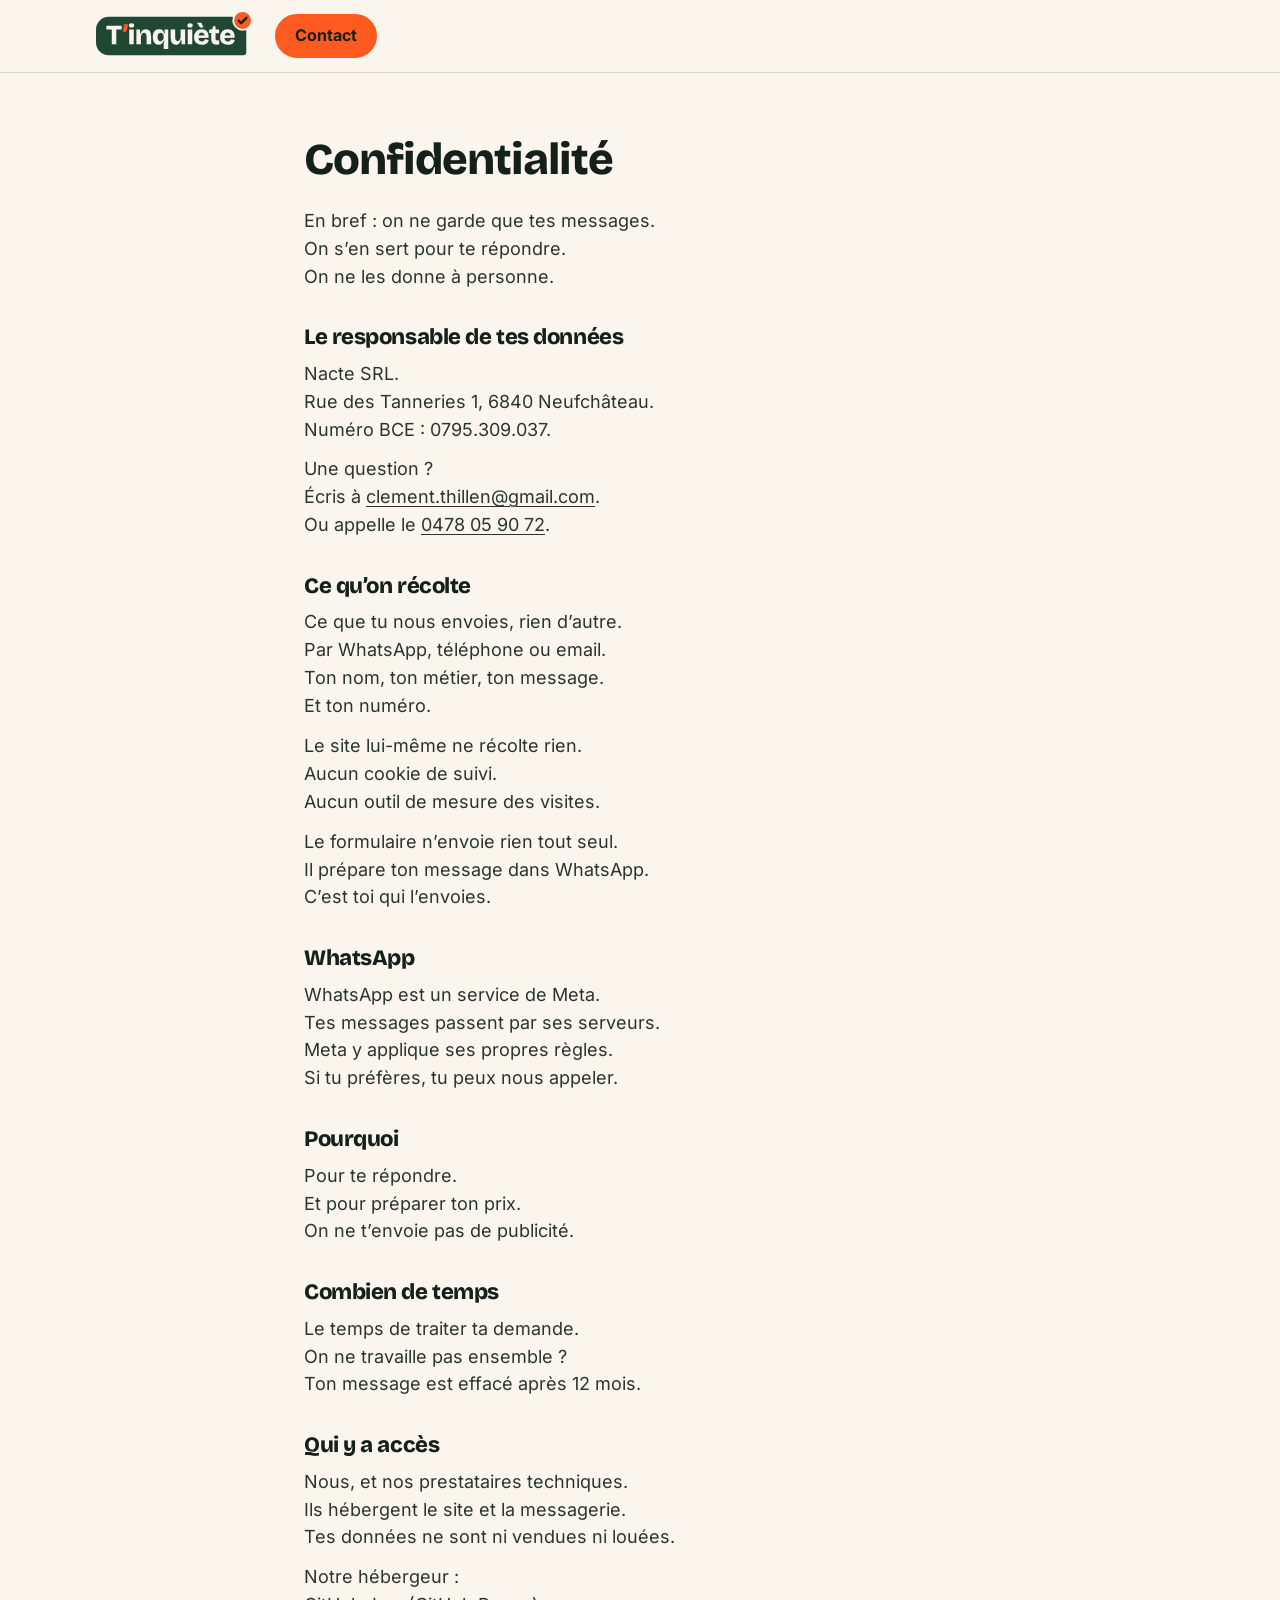
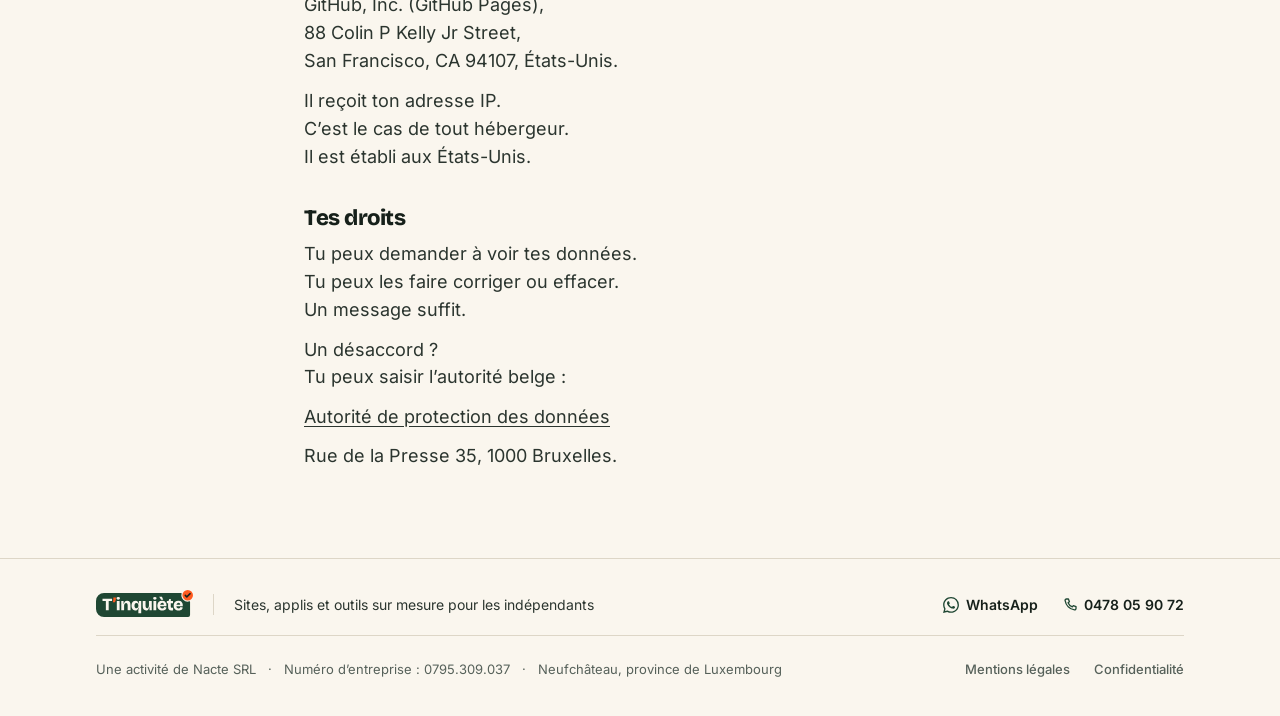
==== commit 054a6c8c: "Mentions légales : adresse de l'hébergeur écrite sans points d'abréviation Co-Authored-By: Claude Fa" ====
--- a/politique-de-confidentialite.html
+++ b/politique-de-confidentialite.html
@@ -46,7 +46,7 @@
 
 <h2>Qui&nbsp;y&nbsp;a accès</h2>
 <p><span class="phrase">Nous, et&nbsp;nos prestataires techniques.</span> <span class="phrase">Ils hébergent le&nbsp;site et&nbsp;la&nbsp;messagerie.</span> <span class="phrase">Tes&nbsp;données ne&nbsp;sont ni vendues ni louées.</span></p>
-<p><span class="phrase">Notre hébergeur&nbsp;:</span> <span class="phrase">GitHub, Inc. (GitHub Pages),</span> <span class="phrase">88 Colin P. Kelly Jr. Street,</span> <span class="phrase">San Francisco, CA 94107, États-Unis.</span></p>
+<p><span class="phrase">Notre hébergeur&nbsp;:</span> <span class="phrase">GitHub, Inc. (GitHub Pages),</span> <span class="phrase">88 Colin P Kelly Jr Street,</span> <span class="phrase">San Francisco, CA 94107, États-Unis.</span></p>
 <p><span class="phrase">Il&nbsp;reçoit ton&nbsp;adresse IP.</span> <span class="phrase">C’est le&nbsp;cas de&nbsp;tout hébergeur.</span> <span class="phrase">Il&nbsp;est&nbsp;établi aux&nbsp;États-Unis.</span></p>
 
 <h2>Tes&nbsp;droits</h2>
